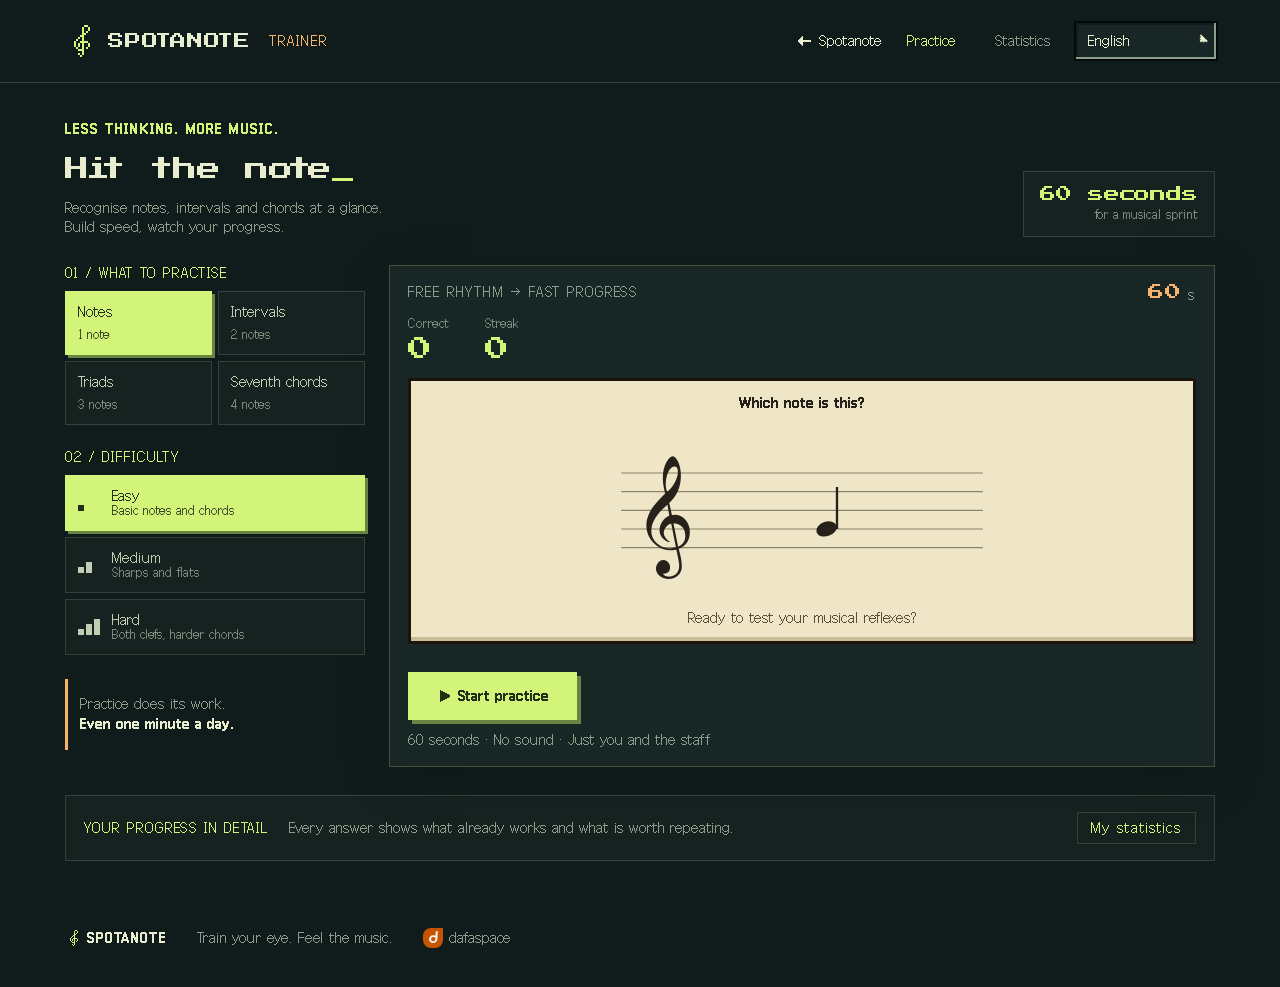
==== trainer.html @ 20291a45 "Spotanote 0.1.0 from 31e48f6" ====
<!doctype html><html lang="en"><head><meta charset="utf-8"><meta name="viewport" content="width=device-width,initial-scale=1"><meta name="theme-color" content="#101c1b"><title>Spotanote - classic trainer</title><meta name="description" content="Spotanote is a free 8-bit note reading game: a pixel clef with a butterfly net catches notes as they fly across the staff. Treble and bass clef, piano, MIDI keyboard, 13 languages. Nothing to install."><meta property="og:title" content="Spotanote - classic trainer"><meta property="og:description" content="Spotanote is a free 8-bit note reading game: a pixel clef with a butterfly net catches notes as they fly across the staff. Treble and bass clef, piano, MIDI keyboard, 13 languages. Nothing to install."><meta property="og:url" content="https://spotanote.com/trainer.html"><meta property="og:type" content="website"><link rel="canonical" href="https://spotanote.com/trainer.html"><link rel="icon" href="favicon-32.png?v=ea6790b288" sizes="32x32" type="image/png"><link rel="icon" href="icon-192.png?v=2d5dbc2748" sizes="192x192" type="image/png"><link rel="apple-touch-icon" href="apple-touch-icon.png?v=61e0ef1d09"><link rel="stylesheet" href="catcher.css?v=437245ff2b"><link rel="stylesheet" href="trainer.css?v=3cccf24f96"></head><body class="trainer"><header><a class="brand" href="./" dir="ltr"><i data-ic="clef"></i> SPOTANOTE <small data-i18n="tr_badge">TRAINER</small></a><nav><a href="./"><i data-ic="left"></i><span>Spotanote</span></a><button class="nav active" data-page="play" data-i18n="tr_nav_play">Practice</button><button class="nav" data-page="stats" data-i18n="tr_nav_stats">Statistics</button><label class="lang"><span class="sr" data-i18n="lang_label">Language</span><select id="langSel"></select></label></nav></header>
<main><section id="play"><div class="intro"><div><p class="eyebrow" data-i18n="tr_eyebrow">LESS THINKING. MORE MUSIC.</p><h1><span data-i18n="tr_h1">Hit the note</span><span class="cursor">_</span></h1><p class="lead"><span data-i18n="tr_subtitle1">Recognise notes, intervals and chords at a glance.</span><br><span data-i18n="tr_subtitle2">Build speed, watch your progress.</span></p></div><div class="round-label"><b data-i18n="tr_round1">60 seconds</b><small data-i18n="tr_round2">for a musical sprint</small></div></div>
<div class="workspace"><aside><div class="section-label" data-i18n="tr_sec_what">01 / WHAT TO PRACTISE</div><div class="seg" id="modes"><button data-mode="notes" class="selected"><span data-i18n="tr_mode_notes">Notes</span><small data-i18n="tr_mode_notes_s">1 note</small></button><button data-mode="intervals"><span data-i18n="tr_mode_intervals">Intervals</span><small data-i18n="tr_mode_intervals_s">2 notes</small></button><button data-mode="chords"><span data-i18n="tr_mode_chords">Triads</span><small data-i18n="tr_mode_chords_s">3 notes</small></button><button data-mode="sevenths"><span data-i18n="tr_mode_sevenths">Seventh chords</span><small data-i18n="tr_mode_sevenths_s">4 notes</small></button></div>
<div class="section-label" data-i18n="tr_sec_level">02 / DIFFICULTY</div><div id="levels"><button class="level selected" data-level="0"><span class="bars"><i></i></span><span><span data-i18n="tr_lvl0">Easy</span><small data-i18n="tr_lvl0_s">Basic notes and chords</small></span></button><button class="level" data-level="1"><span class="bars"><i></i><i></i></span><span><span data-i18n="tr_lvl1">Medium</span><small data-i18n="tr_lvl1_s">Sharps and flats</small></span></button><button class="level" data-level="2"><span class="bars"><i></i><i></i><i></i></span><span><span data-i18n="tr_lvl2">Hard</span><small data-i18n="tr_lvl2_s">Both clefs, harder chords</small></span></button></div>
<div class="tip"><p><span data-i18n="tr_tip1">Practice does its work.</span><br><strong data-i18n="tr_tip2">Even one minute a day.</strong></p></div></aside>
<article class="game"><div class="game-top"><span id="status">FREE RHYTHM → FAST PROGRESS</span><span class="live"><b id="timer">60</b> <span data-i18n="tr_sec">s</span></span></div><div class="scoreline"><span><small data-i18n="tr_correct">Correct</small><b id="correct">0</b></span><span><small data-i18n="tr_streak">Streak</small><b id="streak">0</b></span></div><div class="paper"><div id="prompt">Which note is this?</div><div id="notation" dir="ltr"></div><div id="feedback" aria-live="polite">Ready to test your musical reflexes?</div></div><div id="answers"></div><button id="start" class="primary"><i data-ic="play"></i><span id="startLabel">Start practice</span></button><div class="game-foot" id="hint" data-i18n="tr_hint_idle">60 seconds · No sound · Just you and the staff</div></article></div>
<div class="bottom"><span data-i18n="tr_bottom_cap">YOUR PROGRESS IN DETAIL</span><p data-i18n="tr_bottom_text">Every answer shows what already works and what is worth repeating.</p><button id="viewStats"><span data-i18n="tr_view_stats">My statistics</span></button></div></section>
<section id="stats" hidden><p class="eyebrow" data-i18n="tr_st_eyebrow">EVERY ANSWER COUNTS</p><h1><span data-i18n="tr_st_h1">Your musical trail</span><span class="cursor">_</span></h1><p class="lead" data-i18n="tr_st_sub">Strengths and growth points, in numbers.</p><div id="summary" class="summary"></div><div class="stat-controls"><select id="modeFilter" data-i18n-aria="tr_f_modes" aria-label="Statistics mode"><option value="all" data-i18n="tr_f_all_modes">All modes</option><option value="notes" data-i18n="tr_mode_notes">Notes</option><option value="intervals" data-i18n="tr_mode_intervals">Intervals</option><option value="chords" data-i18n="tr_mode_chords">Triads</option><option value="sevenths" data-i18n="tr_mode_sevenths">Seventh chords</option></select><select id="filter" data-i18n-aria="tr_f_levels" aria-label="Statistics level"><option value="all" data-i18n="tr_f_all_levels">All levels</option><option value="0" data-i18n="tr_lvl0">Easy</option><option value="1" data-i18n="tr_lvl1">Medium</option><option value="2" data-i18n="tr_lvl2">Hard</option></select><button id="reset" data-i18n="tr_reset">Reset statistics</button></div><div id="insight"></div><div id="statRows"></div><p class="privacy" data-i18n="tr_privacy">Statistics are stored only in this browser.</p></section>
<footer><span dir="ltr"><i data-ic="clef"></i> SPOTANOTE</span><p><span data-i18n="tr_footer1">Train your eye. Feel the music.</span></p><a class="maker" href="https://dafaspace.com" rel="noopener"><img src="dafaspace-mark.svg?v=88e38597bd" width="20" height="20" alt=""><span>dafaspace</span></a></footer></main>
<script src="i18n.js?v=ad1fa4bf57"></script><script src="trainer-i18n.js?v=ca58efb2fa"></script><script src="icons.js?v=b9b70e81aa"></script><script>paintIcons()</script><script src="press.js?v=cfa305d181"></script><script src="pxselect.js?v=b3a0856ee3"></script><script src="app.js?v=9a1056c276"></script></body></html>
---- catcher.css ----
@import url('fonts/fonts.css?v=624dc63239');
:root{
  /* Spotanote's palette: the single source for every colour in the HTML interface (the canvas art keeps its own in catcher.js). Contrast on --bg measured by _Tastebook, 3 Nov 2026: text 14.5:1, muted 6.2:1, lime 14.1:1, orange 9.7:1. */
  --bg:#101c1b;--panel:#182725;--panel-2:#1c2b26;--well:#15221f;--raised:#2a3b30;--track:#2c4031;
  --line:#32423b;--line-strong:#43503b;
  --text:#e8edcf;--text-soft:#c2ccb2;--muted:#8d9e8d;
  --lime:#d2f478;--lime-hover:#e3ff9e;--lime-ink:#203019;--lime-shadow:#688443;--lime-deep:#7d9e4f;--orange:#f7b36b;
  --key-white:#e6e7d2;--key-white-edge:#a6b098;--key-ink:#38412f;--key-black:#17231e;--key-black-ink:#94a386;--key-black-edge:#09140e;--key-black-front:#34443a;--key-black-lip:#55695a;
  --veil:#102019b8;--well-ink:#c2ccb2;--well-val:#d2f478;--outline:#040908;--display:'Spotanote Start','Galmuri11','Noto Sans Georgian','Noto Sans Hebrew','Noto Sans Arabic',monospace;--well-deep:#0b1412;--well-shadow:#040908;--well-light:#26352e;--shadow:#0002;
}
/* House button rule (root CLAUDE.md, "Buttons"): height from padding, the letters centred rather than the line box. */
button{display:inline-flex;align-items:center;justify-content:center;font:inherit;line-height:1;padding:.6em 1.1em;box-sizing:border-box;-webkit-appearance:none;appearance:none;text-box:trim-both cap alphabetic;position:relative}
/* Tap floor: every control answers a 44x44 touch even when it is drawn smaller. Piano keys are left out: a black key widened this way would take taps meant for the white keys beside it. */
button:not(.key)::after,nav a::after{content:'';position:absolute;left:50%;top:50%;width:max(100%,44px);height:max(100%,44px);transform:translate(-50%,-50%)}
nav a{position:relative;display:inline-flex;align-items:center}
/* Icons: drawn at whole pixels (16 or 32) so the pixel grid stays sharp. */
i[data-ic]{display:inline-flex;flex:none;line-height:0}.ic{display:block;width:16px;height:16px}
button,nav a,footer a,footer>span,.field-footer>span>span{gap:.5em}.field-footer>span>span{display:inline-flex;align-items:center}footer a,footer>span{display:inline-flex;align-items:center}footer>span .ic{color:var(--lime)}
*{box-sizing:border-box}body{margin:0;background:var(--bg);color:var(--text);font-family:'Galmuri11','Noto Sans Georgian','Noto Sans Hebrew','Noto Sans Arabic',sans-serif;font-size:12px;font-synthesis:none;-webkit-font-smoothing:none}button{font:inherit;cursor:pointer;color:inherit}a{color:inherit;text-decoration:none}button:focus-visible,a:focus-visible{outline:3px solid var(--orange);outline-offset:4px}header{padding:23px 5%;border-bottom:1px solid var(--line);display:flex;justify-content:space-between;align-items:center}.brand{font-size:16px;font-weight:800;letter-spacing:1px;display:flex;align-items:center;gap:12px;font-family:var(--display);font-weight:400}.brand .ic{width:32px;height:32px;color:var(--lime)}.brand small{font-size:12px;font-weight:400;color:var(--muted);letter-spacing:1px;margin-inline-start:10px}nav{display:flex;align-items:center;gap:24px;font-size:12px}nav button{border:0;background:none}#sound{padding:9px 12px;border:1px solid var(--line);color:var(--lime)}main{max-width:1220px;margin:auto;padding:38px 35px 0}.intro{display:flex;align-items:center;justify-content:space-between;gap:20px;margin-bottom:28px}.eyebrow{font-size:12px;letter-spacing:2px;color:var(--lime);font-weight:600;margin:0 0 14px}h1{font-size:24px;margin:0;font-weight:600;font-family:var(--display);font-weight:400}h1>.cursor{color:var(--lime)}.prefs{display:flex;gap:10px;flex-wrap:wrap}.prefs label{display:flex;align-items:center;gap:6px;font-size:12px;color:var(--muted)}#midiBtn{min-height:44px;padding:0 12px;background:none;border:1px solid var(--line);color:var(--lime);font-size:12px}#midiBtn.on{border-color:var(--lime)}.prefs select{min-height:44px;background:var(--well);color:var(--text);border:1px solid var(--line);font:inherit;font-size:12px;padding:0 8px}.intro p:not(.eyebrow){font-size:12px;color:var(--muted);margin:12px 0 0}.level-select{display:flex;border:1px solid var(--line);padding:4px;background:var(--well)}.stage-select.muted button:not(.active),.stage-select.muted .group-cap{color:var(--muted);box-shadow:none}.group-cap{align-self:center;padding:0 8px 0 6px;font-size:12px;letter-spacing:1px;color:var(--muted);text-transform:uppercase}.controls{display:flex;flex-direction:column;align-items:flex-end;gap:8px}.level-select button{min-height:44px;min-width:44px;padding:0 13px;background:none;border:0;font-size:12px;color:var(--muted)}.level-select .active{background:var(--lime);color:var(--lime-ink)}.level-select button:disabled{cursor:default}.arcade{border:1px solid var(--line-strong);box-shadow:4px 4px 0 var(--outline)}.hud{display:flex;gap:45px;padding:19px 27px;background:var(--panel-2);border-bottom:1px solid var(--line-strong);align-items:center}.hud>div{min-width:80px}.hud small{display:block;font-size:12px;letter-spacing:1.5px;color:var(--muted);margin-bottom:9px}.hud b{font-family:var(--display);font-size:24px;font-weight:400;color:var(--lime)}.hud #combo{color:var(--orange)}.hud #accuracy{color:var(--text)}.hud .time{margin-inline-start:auto}.hud .time b{color:var(--text)}.time b span{font:12px 'Galmuri11','Noto Sans Georgian','Noto Sans Hebrew','Noto Sans Arabic',sans-serif;margin-inline-start:5px;color:var(--muted)}#pause{background:var(--raised);border:1px solid var(--line-strong);padding:11px 13px}#pause:disabled{color:var(--muted);box-shadow:none;cursor:default}.stage{position:relative;background:var(--well);overflow:hidden}canvas{display:block;width:100%;image-rendering:pixelated}#overlay{position:absolute;inset:0;display:flex;align-items:center;justify-content:center;flex-direction:column;text-align:center;background:var(--veil);z-index:2;padding:20px}.tag{font-size:12px;letter-spacing:2px;color:var(--orange);margin-bottom:20px}#overlay h2{font-size:16px;font-weight:500;margin:0 0 12px;font-family:var(--display);font-weight:400}#overlay p{white-space:pre-line;font-size:12px;color:var(--text-soft);line-height:1.8;margin:0 0 21px}#start{background:var(--lime);color:var(--lime-ink);border:0;padding:16px 28px;box-shadow:4px 4px 0 var(--lime-shadow);font-weight:600;font-size:12px}#start:hover{background:var(--lime-hover)}#overlayHint{color:var(--muted);font-size:12px;margin-top:18px}.scene-label,.scene-message{position:absolute;bottom:18px;font-size:12px;letter-spacing:1px;color:var(--muted);pointer-events:none}.scene-label{left:22px}.scene-message{right:22px;color:var(--lime)}.field-footer{display:flex;justify-content:space-between;padding:13px 23px;background:var(--panel-2);font-size:12px;color:var(--muted)}.field-footer>span{display:flex;align-items:center;gap:8px}.field-footer i{width:5px;height:5px;background:var(--lime)}.instrument{padding:26px 26px 17px;background:var(--panel);border:1px solid var(--line);border-top:0}.instrument-top{display:flex;justify-content:space-between;align-items:center;margin-bottom:20px}.instrument .eyebrow{font-size:12px}h3{font-size:12px;font-weight:400;margin:9px 0 0;color:var(--text-soft)}.keyboard-tip{color:var(--muted);font-size:12px}#piano{height:145px;position:relative;display:flex;gap:5px;max-width:760px;margin:0 auto}.octave{position:relative;display:flex;gap:5px;min-width:0}.feedback{display:inline-flex;align-items:center;min-height:44px;padding:0 4px;color:var(--lime);text-decoration:underline;text-underline-offset:3px}#feedbackRound{margin-top:6px;font-size:12px}.key{touch-action:manipulation;border:0;position:relative;display:flex;flex-direction:column;align-items:center;justify-content:flex-end;padding:0 0 14px}.key.white{flex:1;background:var(--key-white);color:var(--key-ink);box-shadow:0 5px 0 var(--key-white-edge);border-radius:0 0 3px 3px}.key.white.pressed{background:var(--lime);transform:translateY(3px);box-shadow:0 2px 0 var(--lime-shadow)}.key.black{position:absolute;top:0;height:88px;width:5.45%;background:var(--key-black);color:var(--key-black-ink);z-index:1;border:1px solid var(--line-strong);box-shadow:0 4px 0 var(--key-black-edge)}.key.black.pressed{background:var(--lime-deep);transform:translateY(2px)}.key .note-name{font-size:12px;font-weight:600}.key .binding{font-size:12px;margin-top:7px;opacity:.5}.key.black .note-name{font-size:12px}.key.black .binding{font-size:12px}.below{display:flex;justify-content:space-between;gap:15px;margin-top:22px;color:var(--muted);font-size:12px;line-height:1.7}.below b{color:var(--lime);margin-inline-start:7px}footer{display:flex;align-items:center;gap:30px;padding:27px 0;color:var(--muted);font-size:12px}footer>span{font-size:12px;font-weight:600;letter-spacing:1px;color:var(--text)}footer a.feedback{margin-inline-start:auto}footer a.feedback+a{margin-inline-start:0}
/* The maker's mark (copied from _Tastebook/logo/assets/mark-leaf.svg): credits only, never in the game itself. */
.maker{min-height:44px;color:var(--muted)}.maker img{display:block}#statsPanel{margin-top:25px;border:1px solid var(--line);padding:25px;background:var(--panel)}.stats-head{display:flex;align-items:center;justify-content:space-between}.stats-head h2{font-size:16px;font-weight:500;font-family:var(--display);font-weight:400}#statsPanel button{border:1px solid var(--line);background:none;padding:10px 14px;font-size:12px}#totals{display:flex;gap:40px;padding:24px 0;font-size:12px;color:var(--muted)}#totals b{color:var(--lime);font-size:16px;margin-inline-end:8px;font-family:var(--display);font-weight:400}.stat-row{display:grid;grid-template-columns:110px 1fr 55px 170px;gap:20px;align-items:center;padding:14px 0;border-bottom:1px solid var(--line);font-size:12px}.bar{height:6px;background:var(--track)}.bar i{display:block;height:100%;background:var(--lime)}.stat-row small,.stat-note{color:var(--muted);font-size:12px;line-height:1.8}.stat-note{margin:22px 0}[hidden]{display:none!important}@media(max-width:800px){header{padding:14px 18px}.brand{font-size:16px;gap:7px}.brand small{display:none}nav{gap:10px;font-size:12px}#sound{padding:8px}main{padding:25px 14px 0}.intro{display:block}h1{font-size:16px}.level-select{display:inline-flex}.controls{align-items:flex-start;margin-top:22px}.hud{gap:12px;padding:14px}.hud>div{min-width:48px}.hud small{font-size:12px}.hud b{font-size:16px}.hud .time{margin-inline-start:auto}#overlay h2{font-size:16px}#overlay p{font-size:12px}.tag{font-size:12px}.scene-label{display:none}.scene-message{font-size:12px;bottom:12px}.field-footer{padding:12px;font-size:12px}.field-footer>span:last-child{display:none}.arcade,.instrument{margin-inline-start:-14px;margin-inline-end:-14px;border-inline-start:0;border-inline-end:0}.instrument{padding:16px 3px 15px}.instrument-top{display:none}#piano{height:132px;gap:2px}.octave{gap:2px}.key{padding-bottom:10px}.key.black{height:80px}.key .note-name{font-size:12px}.below{font-size:12px;display:block}.below>span{display:block;margin-top:8px}footer{gap:10px;flex-wrap:wrap;font-size:12px}footer p{display:none}.stat-row{grid-template-columns:65px 1fr 40px;gap:10px}.stat-row small{grid-column:1/-1}#totals{gap:15px;flex-wrap:wrap}#totals b{font-size:16px}#statsPanel{padding:18px}.stats-head h2{font-size:16px}}

@media(max-width:800px){.key .note-name{font-size:12px}.key.black .note-name{font-size:12px}.key .binding{font-size:12px}}
@media(hover:none) and (pointer:coarse){.key .binding,.below>span:first-child{display:none}}
/* Galmuri11 and Press Start 2P are wider than Golos was: let the header and the selects wrap instead of pushing the page sideways. */
header{flex-wrap:wrap;row-gap:12px}nav{flex-wrap:wrap;row-gap:4px}.prefs label{flex-wrap:wrap;max-width:100%}.prefs select{max-width:100%;min-width:0}#overlay h2,.stats-head h2,h1{line-height:1.5}
/* Press Start 2P has no Hebrew or Arabic, only its square Latin dots and marks: in right-to-left headings they land mid-line, so those headings use the script's own face. */
html[dir=rtl] h1,html[dir=rtl] #overlay h2,html[dir=rtl] .stats-head h2{font-family:'Noto Sans Hebrew','Noto Sans Arabic',sans-serif;font-weight:700}
/* A black key is about 30px wide on a phone: the sharp goes under the name so 12px pixel type still fits. */
.key.black .note-name{line-height:1.15;text-align:center}

/* Captions in pixel wells (Dafa, 10 Nov 2026): every small label sits in a recessed box, lit from the top left like the 8-bit panels, in the pixel font at its native 12px, without extra tracking that would break the pixel grid. Key names are keycaps raised inside the well. Measured contrast: --text-soft on --well-deep 11.2:1, keycap text on --raised 9.9:1. */
.keyboard-tip,.below>span,.field-footer>span,#overlayHint,.scene-label,.scene-message{display:inline-flex;align-items:center;flex-wrap:wrap;gap:6px 10px;padding:7px 10px;background:var(--well-deep);color:var(--well-ink);box-shadow:inset 2px 2px 0 var(--well-shadow),inset -2px -2px 0 var(--well-light);line-height:1.25;letter-spacing:0;font-size:12px}
.scene-label,.scene-message{bottom:12px}.scene-message{color:var(--lime)}
.hint{display:inline-flex;align-items:center;gap:6px;flex-wrap:wrap}.caps{display:inline-flex;gap:3px;flex-wrap:wrap;direction:ltr;unicode-bidi:isolate}
.kc{display:inline-flex;align-items:center;justify-content:center;min-width:20px;padding:4px 5px;background:var(--raised);color:var(--text);font-weight:400;box-shadow:inset 0 -2px 0 var(--well-shadow);line-height:1;text-box:trim-both cap alphabetic}
.instrument-top{gap:12px;flex-wrap:wrap}.keyboard-tip{max-width:100%}
.below{align-items:flex-start;flex-wrap:wrap}.below>span{max-width:100%}
.field-footer{gap:8px;flex-wrap:wrap;align-items:center}
.eyebrow,.tag,.hud small,.group-cap{letter-spacing:1px}.hud small{color:var(--text-soft)}
@media(hover:none) and (pointer:coarse){.keyboard-tip{display:none}}

/* A tiny piano key before each group (Dafa, 11 Nov): the picture says white or black faster than the word, which stays beside it. Drawn in the piano's own colours. */
.pk{display:inline-block;flex:none;width:10px;height:18px;background:var(--key-white);box-shadow:inset 0 -3px 0 var(--key-white-edge)}.pk.black{width:8px;height:14px;align-self:flex-start;margin-top:2px;background:var(--key-black);box-shadow:inset 0 0 0 1px var(--key-black-ink)}
.keyboard-tip .hint+.hint{margin-inline-start:10px}

/* Multiplier beside the points: its colour climbs with the tier, like the pop-ups. */
#mult{font:16px var(--display);font-style:normal;margin-inline-start:8px;color:var(--muted)}#mult[data-tier="2"]{color:var(--orange)}#mult[data-tier="3"]{color:var(--well-val)}#mult[data-tier="4"]{color:var(--well-val);animation:multglow .5s steps(2) infinite}@keyframes multglow{50%{color:var(--text)}}@media(prefers-reduced-motion:reduce){#mult{animation:none!important}}

/* Black keys get the front face a real key shows (Dafa, 11 Nov): the top surface, then a sloped front drawn as a trapezoid, narrow where it meets the top and full width at the bottom, with a light lip along its upper edge. Pressed, the front shrinks as the key goes down. The legend's little key draws the same shape. */
.key.black{box-shadow:0 4px 0 var(--key-black-edge)}
.key.black::after{content:'';position:absolute;left:0;right:0;bottom:0;height:14px;background:var(--key-black-front);clip-path:polygon(18% 0,82% 0,100% 100%,0 100%);box-shadow:inset 0 2px 0 var(--key-black-lip);pointer-events:none}
.key.black.pressed{box-shadow:0 1px 0 var(--key-black-edge)}.key.black.pressed::after{height:6px;background:var(--lime-shadow);box-shadow:inset 0 2px 0 var(--lime)}
.key.black .note-name,.key.black .binding{position:relative;z-index:1}.key.black{padding-bottom:18px}
.pk.black{position:relative;box-shadow:inset 0 0 0 1px var(--key-black-ink)}.pk.black::after{content:'';position:absolute;left:0;right:0;bottom:0;height:5px;background:var(--key-black-lip);clip-path:polygon(25% 0,75% 0,100% 100%,0 100%)}

/* The piano in true pixel style (Dafa, 11 Nov): square corners, a 2 px dark outline like the sprites, a 2 px light bevel on top, a two-step pixel edge at the bottom, and the black keys' trapezoid front cut in stair steps instead of a smooth diagonal. */
.key.white{border-radius:0;box-shadow:inset 0 0 0 2px var(--outline),inset 0 4px 0 var(--key-white),0 4px 0 var(--key-white-edge),0 6px 0 var(--outline)}
.key.white.pressed{box-shadow:inset 0 0 0 2px var(--outline),inset 0 4px 0 var(--lime-hover),0 2px 0 var(--lime-shadow)}
.key.black{border:0;box-shadow:inset 0 0 0 2px var(--outline),inset 0 4px 0 var(--key-black-edge),0 4px 0 var(--key-black-edge)}
.key.black.pressed{box-shadow:inset 0 0 0 2px var(--outline),inset 0 4px 0 var(--lime),0 1px 0 var(--key-black-edge)}
.key.black::after{left:2px;right:2px;bottom:2px;clip-path:polygon(18% 0,82% 0,82% 4px,88% 4px,88% 8px,94% 8px,94% 12px,100% 12px,100% 100%,0 100%,0 12px,6% 12px,6% 8px,12% 8px,12% 4px,18% 4px);box-shadow:inset 0 2px 0 var(--key-black-lip)}
.key.black.pressed::after{clip-path:none}
.pk{box-shadow:inset 0 0 0 1px var(--outline),inset 0 -3px 0 var(--key-white-edge)}
.pk.black::after{clip-path:polygon(25% 0,75% 0,75% 2px,100% 2px,100% 100%,0 100%,0 2px,25% 2px)}

/* Key letters: hidden on the piano unless the switch beside the legend is on. The switch is a pixel track with a knob, in a well like the captions. */
.key .binding{display:none}.letters-on .key .binding{display:block}
.legend{display:inline-flex;align-items:center;gap:10px;flex-wrap:wrap;justify-content:flex-end}
@media(hover:none) and (pointer:coarse){.keyboard-tip,#lettersBtn,.letters-on .key .binding{display:none}}

/* Note names off: the keys stay plain. Black-key names sit on one line with their sharp, centred, never wider than the key. */
.names-off .key .note-name{display:none}
.key.black .note-name{white-space:nowrap}
.key.black .note-name.vert{line-height:1}.key.black:has(.vert){padding-bottom:14px}

/* Switches in 8-bit style (Dafa, 11 Nov): a recessed track with a 2 px outline, a raised knob with a light top-left bevel and a dark bottom-right one: off is a dim knob on the left over a dark track, on slides it right over a lime track (the lamp dot was dropped, Dafa 11 Nov). The knob moves in one step, as an 8-bit switch would. */
.switch{gap:10px;background:none;border:0;color:var(--text-soft);padding:6px 4px}
.sw{position:relative;display:inline-block;flex:none;width:40px;height:20px;background:var(--well-deep);box-shadow:inset 0 0 0 2px var(--well-shadow),inset 2px 2px 0 2px var(--well-shadow),inset -2px -2px 0 2px var(--well-light)}
.sw::before{content:'';position:absolute;top:4px;left:4px;width:14px;height:12px;background:var(--muted);box-shadow:inset 2px 2px 0 var(--panel),inset -2px -2px 0 var(--outline)}
.switch[aria-checked="true"] .sw{background:var(--lime-deep)}
.switch[aria-checked="true"] .sw::before{left:22px;background:var(--lime);box-shadow:inset 2px 2px 0 var(--panel),inset -2px -2px 0 var(--lime-shadow)}
.switch:hover .sw::before{filter:brightness(1.1)}
/* On a phone the instrument header stays hidden, but the note-names switch is shown on its own row above the piano. */
@media(max-width:800px){.instrument-top{display:flex;justify-content:flex-end;margin-bottom:8px}.instrument-top>div{display:none}#mult{font-size:12px;margin-inline-start:4px}.hud>div{min-width:56px}}
/* The multiplier shows only from x2: at x1 it is noise, and on a phone "×1" beside a streak of 0 read as "×10". */
#mult[data-tier="1"]{display:none}
.switch{white-space:nowrap}

/* The round's notes on a tiny pixel staff beside their names. */
#levelDesc{display:inline-flex;align-items:center;gap:10px;flex-wrap:wrap}.mini-staff{display:block;flex:none;image-rendering:pixelated}

/* Hint: the note names under a pixel mosaic (4 px blocks in the field's greens) with the word Hint; tapped, the mosaic steps aside for four seconds. */
.hidden-names{position:relative;display:inline-flex;align-items:center}
.censor{position:absolute;inset:-4px -6px;padding:0 8px;border:0;color:var(--text);font-size:12px;background-color:var(--panel);background-image:repeating-conic-gradient(var(--muted) 0 25%,var(--well-deep) 0 50%);background-size:8px 8px;box-shadow:inset 0 0 0 2px var(--well-shadow);text-shadow:0 0 0 var(--outline),1px 1px 0 var(--well-shadow),-1px -1px 0 var(--well-shadow),1px -1px 0 var(--well-shadow),-1px 1px 0 var(--well-shadow)}
.hidden-names.shown .censor{visibility:hidden}
.hidden-names .names{min-width:60px}

/* Family rules from Tastebook (11 Nov 2026): no tap flash anywhere, including the field canvas; no text selection or iOS callout on a long press of a key or the field. Disabled controls go flat with muted ink instead of fading their content. The overlay has no blur and the field no soft shadow: a hard 4 px drop instead. */
html{-webkit-tap-highlight-color:transparent}
button,canvas{-webkit-user-select:none;user-select:none;-webkit-touch-callout:none}
/* Pressed state from Cinemail (root CLAUDE.md, "Taps"), set by web/press.js. Pixel buttons keep their 2 px press below, since a 0.95 scale would put their edges between pixels; piano keys light themselves. */
.is-pressed{transition:transform 90ms ease-out,filter 90ms ease-out}
button:not(.px):not(.key).is-pressed{transform:scale(.95)}
.pxsel-list li.is-pressed{filter:brightness(1.18)}
@media(prefers-reduced-motion:reduce){.is-pressed{transition:filter 90ms ease-out;transform:none!important}}
/* The chip is still loading when a key is tapped: the key shows a blinking pixel mark instead of a wrong sound (root CLAUDE.md, "Taps": wait, never a fallback). */
.key.wait::before{content:'';position:absolute;top:8px;left:50%;width:4px;height:4px;margin-left:-2px;background:currentColor;animation:wait .4s steps(2) infinite}
@keyframes wait{50%{opacity:0}}

/* The start, pause and results card sits on a dark veil taken from the theme's HUD colour, so its text uses the HUD ink in every theme. */
#overlay{color:var(--well-ink)}#overlay h2,#overlay p,#overlayTitle,#overlayText{color:var(--well-ink)}#overlay .tag{color:var(--orange)}
/* ===== Layout rebuild (design audit, 11 Nov 2026) ===== */
/* Raised controls, five states (Tastebook): normal raised with light top-left and dark bottom-right, hover only where a mouse exists, pressed inverts and moves one unit down-right (never a scale),
   keyboard focus is a 2 px ring on the grid, disabled is flat with muted ink. The class is-pressed is set on pointerdown because iOS fires :active unreliably. */
.px{position:relative;display:inline-flex;align-items:center;justify-content:center;gap:8px;min-height:36px;padding:10px 14px;border:0;background:var(--panel);color:var(--text);font:inherit;font-size:12px;cursor:pointer;
 box-shadow:0 0 0 2px var(--outline),inset -2px -2px 0 var(--muted),inset 2px 2px 0 var(--bg)}
@media(hover:hover){.px:hover:not(:disabled){filter:brightness(1.06)}}
.px:active:not(:disabled),.px.is-pressed:not(:disabled){transform:translate(2px,2px);box-shadow:0 0 0 2px var(--outline),inset 2px 2px 0 var(--muted),inset -2px -2px 0 var(--bg)}
.px:focus-visible{outline:2px solid var(--orange);outline-offset:4px}
.px:disabled{box-shadow:0 0 0 2px var(--muted);color:var(--muted);cursor:default;transform:none}
.px.primary,.px.active{background:var(--lime);color:var(--lime-ink)}
.px.active{box-shadow:0 0 0 2px var(--outline),inset 2px 2px 0 var(--outline)}
.px.icon-only{padding:10px;min-width:36px}
@media(prefers-reduced-motion:reduce){.px:active,.px.is-pressed{transform:none}}
/* Header: brand on the left; Statistics, Trainer, Sound and the gear as raised buttons. */
header nav{gap:12px}header nav .px{font-size:12px}#sound{border:0;color:var(--text)}
/* HUD: each value in a recessed well, LCD-like; accuracy lives in the results now. */
.hud{background:var(--panel);gap:10px;padding:12px}
.well-cell{background:var(--well-deep);color:var(--well-ink);box-shadow:inset 2px 2px 0 var(--well-shadow),inset -2px -2px 0 var(--well-light);padding:8px 12px;min-width:96px}
.well-cell small{color:var(--well-ink);margin-bottom:6px}.hud .well-cell b{color:var(--well-val)}.hud .time b span{color:var(--well-ink)}
.hud #combo{color:var(--orange)}
/* Start screen: Start, then the raised summary line that opens "what to play". */
#overlay{gap:10px}#overlay .px.primary{padding:14px 24px;font-weight:700}
.px.mode{gap:10px;font-size:12px}.chev{display:inline-block;width:8px;height:8px;border-right:2px solid currentColor;border-bottom:2px solid currentColor;transform:rotate(45deg) translateY(-2px)}
.px.mode[aria-expanded="true"] .chev{transform:rotate(225deg)}
.mode-panel{display:flex;flex-direction:column;align-items:center;gap:10px;padding:12px;background:var(--panel);box-shadow:0 0 0 2px var(--outline),inset 2px 2px 0 var(--muted)}
.mode-panel[hidden]{display:none}.mode-panel .level-select{display:flex;gap:8px;border:0;padding:0;background:none}
.mode-panel .level-select .px{min-height:36px;min-width:44px;padding:8px 12px;font-size:12px;color:var(--text)}.mode-panel .level-select .px.active{color:var(--lime-ink)}
.mode-panel .group-cap{color:var(--text)}
.field-label{display:flex;align-items:center;gap:8px;color:var(--text);font-size:12px}
.field-label select,#overlay select{min-height:36px;padding:0 8px;border:0;font:inherit;font-size:12px;background:var(--bg);color:var(--text);box-shadow:0 0 0 2px var(--outline),inset 2px 2px 0 var(--muted)}
#overlay .field-label{color:var(--well-ink)}#overlay .mode-panel .field-label{color:var(--text)}
/* Instrument: only the piano, and the key legend while key letters are on. */
.instrument-top{justify-content:flex-end;margin-bottom:10px}.legend{display:none}.letters-on .legend{display:inline-flex}
/* About: the heading and the words for search, under the game. */
.about{padding:28px 0 8px;max-width:640px}.about h1{margin:6px 0 10px}.about p{color:var(--muted);line-height:1.6;margin:6px 0}
/* Options: a bottom sheet on a phone, a centred panel on a wide screen; the backdrop closes it. */
.sheet{position:fixed;inset:0;z-index:20;display:flex;align-items:center;justify-content:center;background:var(--veil)}
.sheet[hidden]{display:none}
.sheet-card{width:min(520px,calc(100% - 32px));max-height:calc(100% - 32px);overflow:auto;background:var(--panel);color:var(--text);padding:18px;box-shadow:0 0 0 2px var(--outline),inset 2px 2px 0 var(--bg),inset -2px -2px 0 var(--muted),6px 6px 0 var(--outline)}
.sheet-head{display:flex;align-items:center;justify-content:space-between;gap:12px}.sheet-head h2{font:16px var(--display);margin:0}
.sheet-note{color:var(--muted);margin:8px 0 14px}
.sheet-grid{display:grid;grid-template-columns:1fr 1fr;gap:12px}.sheet-grid .field-label{flex-direction:column;align-items:stretch;gap:6px}
.sheet-row{display:flex;gap:16px;flex-wrap:wrap;margin:16px 0}.sheet .switch{color:var(--text)}
.sheet #midiBtn{margin-bottom:14px}.sheet-keys h3{font:12px var(--display);margin:0 0 8px;color:var(--text)}
.sheet-keys #keysHelp{display:inline-flex;align-items:center;flex-wrap:wrap;gap:6px 10px;padding:7px 10px;background:var(--well-deep);color:var(--well-ink);box-shadow:inset 2px 2px 0 var(--well-shadow),inset -2px -2px 0 var(--well-light)}
@media(max-width:800px){.sheet{align-items:flex-end}.sheet-card{width:100%;max-height:85%;box-shadow:0 0 0 2px var(--outline),inset 0 2px 0 var(--bg)}.sheet-grid{grid-template-columns:1fr}.well-cell{min-width:0;padding:6px 8px}header nav .px span{display:none}}

.sheet #midiBtn{color:var(--text);border:0;background:var(--panel)}
@media(max-width:800px){.field-footer>span:last-child{display:inline-flex}}
@media(hover:none) and (pointer:coarse){.sheet-keys{display:none}}

/* Start, pause and results in a solid 8-bit window (Dafa, 11 Nov: text floating over the field read badly): the HUD colour with a double frame like an NES dialog box,
   over a lighter veil so the field still shows around it. Results as stat cells; the small print stays inside the window. */
#overlay{background:var(--veil-light,rgba(0,0,0,.35))}
.dlg{display:flex;flex-direction:column;align-items:center;gap:12px;max-width:min(560px,calc(100% - 24px));padding:20px 22px;background:var(--panel);color:var(--text);
 box-shadow:0 0 0 2px var(--outline),inset 2px 2px 0 var(--bg),inset -2px -2px 0 var(--muted),8px 8px 0 2px var(--outline)}
.dlg h2,#overlayTitle{font:16px/1.5 var(--display);margin:0;color:inherit}
.dlg p,#overlayText{margin:0;line-height:1.7;color:inherit;font-size:12px}
/* Results use the very cell of the HUD wells, so a stat looks the same in play and after it (Tastebook). */
.res-cells{display:grid;grid-template-columns:repeat(4,minmax(0,1fr));gap:8px;width:100%}.res-cells[hidden]{display:none}
.res{background:var(--well-deep);color:var(--well-ink);padding:8px 6px;text-align:center;box-shadow:inset 2px 2px 0 var(--well-shadow),inset -2px -2px 0 var(--well-light)}
.res small{display:block;font-size:12px;margin-bottom:4px}.res b{font:16px var(--display);color:var(--well-val)}.res.hi{box-shadow:0 0 0 2px var(--well-val)}
.res-best{grid-column:1/-1;text-align:center;color:var(--lime);font:12px var(--display);margin:2px 0 0}
#overlayHint{background:none;box-shadow:none;padding:0;color:inherit;opacity:.8}
.px.quiet{background:none;color:inherit;box-shadow:0 0 0 2px currentColor;text-decoration:none;min-height:32px;padding:8px 12px}
#overlay .mode-panel .field-label,#overlay .field-label{color:inherit}
/* NES and 1-bit: the black text box with a white line one unit in from the edge (the Dragon Quest style window); cells get a white outline to stand off the black. */
[data-theme="nes"] .dlg,[data-theme="onebit"] .dlg{background:var(--well-deep);color:var(--well-ink);box-shadow:0 0 0 2px var(--well-deep),inset 0 0 0 4px var(--well-deep),inset 0 0 0 6px var(--well-ink),8px 8px 0 2px var(--outline)}
[data-theme="nes"] .res,[data-theme="onebit"] .res{box-shadow:0 0 0 2px var(--well-ink)}
@media(max-width:800px){.res-cells{grid-template-columns:repeat(2,minmax(0,1fr))}.dlg{padding:16px}}
/* The piano sits on a dark keybed, like a real instrument's case, so the white keys never blend into a light panel. */
.instrument{background:var(--well-deep);box-shadow:inset 2px 2px 0 var(--well-shadow),inset -2px -2px 0 var(--well-light)}
.instrument .legend .keyboard-tip{box-shadow:0 0 0 2px var(--well-ink)}
#overlay .dlg h2,#overlay .dlg p,#overlay .dlg #overlayTitle,#overlay .dlg #overlayText{color:inherit}

/* What to play opens without scrolling (Dafa, 11 Nov): while choosing, the window drops its intro lines and the panel packs into two rows (difficulty and clef, then note set and melody);
   the window may grow past the field instead of scrolling inside it. */
#overlay{overflow:visible;z-index:5}
.dlg.choosing #overlayText,.dlg.choosing #overlayHint{display:none}
.mode-panel{display:grid;grid-template-columns:auto auto;gap:10px 16px;align-items:center;justify-items:start;padding:10px 12px}
.mode-panel[hidden]{display:none}
.mode-panel .level-select{flex-wrap:nowrap}.mode-panel .level-select .px{min-height:32px;padding:6px 10px}
.mode-panel .stage-select{grid-column:1}.mode-panel .field-label{grid-column:2}
@media(max-width:800px){.mode-panel{grid-template-columns:1fr;justify-items:center}.mode-panel .stage-select,.mode-panel .field-label{grid-column:1}.mode-panel .level-select{flex-wrap:wrap;justify-content:center}}
.dlg{max-width:min(760px,calc(100% - 24px))}.dlg .mode-panel{max-width:100%}
/* On a phone the field is about 120 px tall: the start, pause and results window stands under the field instead of over it, so nothing is clipped. */
@media(max-width:800px){#overlay{position:static;background:var(--panel);padding:12px 0}#overlay[hidden]{display:none}.dlg{max-width:calc(100% - 24px)}.mode-panel .level-select{flex-wrap:wrap!important}.mode-panel{width:100%}}
@media(max-width:800px){.mode-panel .level-select{width:100%;justify-content:center;gap:6px}.mode-panel .level-select .px{padding:6px 8px;min-width:40px}.mode-panel .field-label{width:100%;flex-wrap:wrap}.mode-panel .field-label select{width:100%;min-width:0}#overlay:not([hidden])~.scene-message{display:none}}

/* Logo: Press Start 2P in every theme, never the theme's text face (Dafa, 11 Nov). GBC: all other text in Galmuri11 Bold, because Regular's 1 px strokes read too thin (Dafa, «а»). */
.brand,.brand .logo-word,footer .logo-word{font-family:'Spotanote Start',monospace;font-weight:400}.logo-word{display:inline-flex}
[data-theme="gbc"] body{font-weight:700}[data-theme="gbc"] .brand{font-weight:400}

/* Pixel menus (pxselect.js) replace the browser's drop-downs (Dafa, 11 Nov): a raised button with a stepped chevron opens a recessed list, one row per option, the current one marked by an inset lime bar and the pointed one inverted. Square, no blur, no shadow but the 4 px drop. */
.pxsel{display:inline-flex;position:relative;min-width:0;max-width:100%}.pxsel-native{display:none!important}
.pxsel-btn{justify-content:space-between;gap:12px;min-height:36px;min-width:140px;max-width:100%;padding:8px 10px 8px 12px;text-align:start}.pxsel-val{overflow:hidden;text-overflow:clip;white-space:nowrap;min-width:0}
.pxsel-btn .chev{flex:none;width:10px;height:6px;background:currentColor;clip-path:polygon(0 0,100% 0,100% 33%,80% 33%,80% 67%,60% 67%,60% 100%,40% 100%,40% 67%,20% 67%,20% 33%,0 33%)}.pxsel-btn.open .chev{transform:scaleY(-1)}
.pxsel-list{position:fixed;z-index:40;margin:0;padding:4px;list-style:none;overflow-y:auto;overscroll-behavior:contain;background:var(--bg);color:var(--text);font-family:inherit;font-size:12px;box-shadow:0 0 0 2px var(--outline),inset 2px 2px 0 var(--muted),4px 4px 0 var(--outline);outline:none;scrollbar-width:thin;scrollbar-color:var(--muted) var(--bg);-webkit-user-select:none;user-select:none}
.pxsel-list li{display:flex;align-items:center;min-height:36px;padding:6px 12px 6px 16px;cursor:pointer;white-space:nowrap;position:relative}
.pxsel-list li[aria-selected="true"]::before{content:"";position:absolute;inset-inline-start:4px;top:8px;bottom:8px;width:4px;background:var(--lime)}
.pxsel-list li.on{background:var(--text);color:var(--bg)}.pxsel-list li.on[aria-selected="true"]::before{background:var(--bg)}
.field-label .pxsel,.field-label .pxsel-btn{width:100%}
@media(max-width:800px){.pxsel-list li{min-height:44px}}
/* One screen, ?layout=1/2/3 (12 Nov 2026, see fitField in catcher.js): header, field and piano fill the screen and nothing more; the rest of the page lies below. */
.sheet-links{flex-wrap:wrap}
body[data-layout] header{padding:6px 12px;row-gap:4px}body[data-layout] #statsBtn,body[data-layout] header nav a.px{display:none}
body[data-layout] main{padding-top:8px}
body[data-layout] .stage{display:flex;align-items:flex-end;justify-content:center;background:var(--panel)}
body[data-layout] canvas{flex:none;max-width:none}
body[data-layout] .field-footer,body[data-layout] .instrument-top{display:none}
body[data-layout] .instrument{padding:10px 3px 12px}
body[data-layout] #piano{height:clamp(88px,22svh,145px)}
body[data-layout] #overlay,body[data-layout] #overlay:not([hidden]){position:absolute;inset:0;padding:8px;background:var(--veil-light,rgba(0,0,0,.35))}
body[data-layout] .dlg{max-height:100%;overflow:auto;gap:8px;padding:12px 16px}
body[data-layout] #overlay:not([hidden])~.scene-message{display:none}
/* 1 and 3: the numbers stand in the sky of the field */
body[data-layout="1"] .arcade,body[data-layout="3"] .arcade{position:relative}
body[data-layout="1"] .hud,body[data-layout="3"] .hud{position:absolute;top:0;left:0;right:0;z-index:3;background:none;border:0;padding:6px;gap:6px;pointer-events:none}
body[data-layout="1"] .hud .well-cell,body[data-layout="3"] .hud .well-cell{padding:4px 6px;min-width:0}
body[data-layout="1"] .hud small,body[data-layout="3"] .hud small{margin-bottom:2px}
body[data-layout] .hud #pause{pointer-events:auto;margin-inline-start:auto;min-width:44px;min-height:44px}
/* 2: a thin strip, one line per number */
body[data-layout="2"] .hud{padding:4px 8px;gap:8px}
body[data-layout="2"] .hud .well-cell{display:flex;align-items:baseline;gap:6px;padding:4px 8px;min-width:0}
body[data-layout="2"] .hud .well-cell small{margin:0}
/* 3: a phone on its side drops the header while a round runs; pause stays in the corner of the field */
@media(orientation:landscape) and (max-height:500px){body[data-layout="3"].playing header{display:none}body[data-layout="3"].playing main{padding-top:4px}}
/* A short screen (a phone on its side) gives every pixel it can to the field: tight header and keybed, and the start window keeps only its title, Start and the mode */
@media(max-height:500px){body[data-layout] header{padding:0 12px}body[data-layout] main{padding-top:0}body[data-layout] .instrument{padding:4px 3px 6px}body[data-layout] #overlayText,body[data-layout] #overlayHint{display:none}}
/* One Options menu (23 Nov 2026): what to play opens it, Statistics is a window over the game like it */
.sheet-cap{font:12px var(--display);margin:14px 0 8px;color:var(--text)}.sheet .mode-panel{margin-bottom:6px}.sheet .mode-panel .field-label{color:var(--text)}.sheet .mode-panel .px:disabled{opacity:.55;cursor:default}
#stats .sheet-card{width:min(720px,calc(100% - 32px));margin:0}#stats .stats-head h2{margin:0}
@media(max-width:800px){#stats .sheet-card{width:100%}}
.sheet .mode-panel{grid-template-columns:1fr;justify-items:start}.sheet .mode-panel .stage-select,.sheet .mode-panel .field-label{grid-column:1}.sheet .mode-panel .level-select{flex-wrap:wrap}.sheet .mode-panel .field-label{width:100%}.sheet .mode-panel .field-label select,.sheet .mode-panel .pxsel{width:100%;min-width:0}
/* A wrong press shows the right key: an orange frame and its name, even with names off (24 Nov 2026). */
.key.answer{box-shadow:inset 0 0 0 4px var(--orange),0 5px 0 var(--key-white-edge)}.key.black.answer{box-shadow:inset 0 0 0 3px var(--orange),0 4px 0 var(--key-black-edge)}.names-off .key.answer .note-name{display:revert}
/* Passing the personal best mid-round: the score turns orange and blinks three times on whole frames. */
.hud #score.best{color:var(--orange);animation:bestblink .3s steps(1,end) 3}@keyframes bestblink{50%{visibility:hidden}}@media(prefers-reduced-motion:reduce){.hud #score.best{animation:none}}
/* Drum volume (25 Nov 2026): a recessed track and a raised square thumb, like the rest of the sheet; 44 px tall to touch */
.vol-cap{display:flex;justify-content:space-between;gap:8px}.vol-cap b{font-weight:400;color:var(--lime)}
.vol{-webkit-appearance:none;appearance:none;width:100%;height:44px;margin:0;background:transparent;cursor:pointer;touch-action:manipulation}
.vol::-webkit-slider-runnable-track{height:12px;background:var(--bg);box-shadow:0 0 0 2px var(--outline),inset 2px 2px 0 var(--muted)}
.vol::-moz-range-track{height:12px;background:var(--bg);box-shadow:0 0 0 2px var(--outline),inset 2px 2px 0 var(--muted)}
.vol::-webkit-slider-thumb{-webkit-appearance:none;appearance:none;width:16px;height:26px;margin-top:-7px;border:0;border-radius:0;background:var(--lime);box-shadow:0 0 0 2px var(--outline),2px 2px 0 var(--lime-shadow)}
.vol::-moz-range-thumb{width:16px;height:26px;border:0;border-radius:0;background:var(--lime);box-shadow:0 0 0 2px var(--outline),2px 2px 0 var(--lime-shadow)}
.vol:focus-visible{outline:2px solid var(--orange);outline-offset:4px}

/* First-visit tips (tour.js): a lime ring around the real control, the page dimmed around it, a well-style card beside it. */
.tour{position:fixed;inset:0;z-index:50}
.tour-ring{position:fixed;box-shadow:0 0 0 3px var(--lime),0 0 0 9999px rgba(0,0,0,.6);pointer-events:none}
.tour .tour-card{position:fixed;max-width:none;max-height:none;padding:18px 18px 14px;text-align:start}
.tour-text{margin:0 0 14px;line-height:1.5;font-size:13px}
.tour-foot{display:flex;align-items:center;gap:8px}.tour-step{flex:1;opacity:.7}
.names-hint{flex-direction:row;position:fixed;left:50%;transform:translateX(-50%);z-index:40;display:flex;align-items:center;flex-wrap:wrap;justify-content:center;gap:8px;max-width:calc(100% - 32px);max-height:none;padding:12px 16px}
.names-hint[hidden],.tour[hidden]{display:none}
---- trainer.css ----
/* The classic trainer in the game's 8-bit look (Dafa, 10 Nov 2026): catcher.css gives the palette, fonts, buttons and header; this file only lays out the trainer. The staff sits on a cream sheet, dark ink on paper, so notation reads the way it does in a book. */
.trainer{--paper:#efe6c8;--paper-edge:#c9bd98;--ink:#26211a;--staff:#8c8268}
.sr{position:absolute;width:1px;height:1px;overflow:hidden;clip:rect(0 0 0 0)}
.trainer .brand small{font:12px 'Galmuri11',sans-serif;color:var(--orange);margin-inline-start:6px}
.trainer nav .nav{border:0;background:none;color:var(--muted)}.trainer nav .nav.active{color:var(--lime)}
.lang select{min-height:44px;background:var(--well);color:var(--text);border:1px solid var(--line);font:inherit;padding:0 8px}
.trainer .intro{align-items:flex-end}.lead{color:var(--muted);margin:12px 0 0;line-height:1.6}
.round-label{display:flex;flex-direction:column;align-items:flex-end;gap:6px;border:1px solid var(--line);padding:14px 16px;background:var(--well)}
.round-label b{font:16px 'Spotanote Start','Galmuri11','Noto Sans Georgian','Noto Sans Hebrew','Noto Sans Arabic',monospace;color:var(--lime)}.round-label small{color:var(--muted)}
.workspace{display:grid;grid-template-columns:minmax(220px,300px) 1fr;gap:24px;margin-top:8px}
.section-label{color:var(--lime);letter-spacing:1px;margin:0 0 10px}
.seg{display:grid;grid-template-columns:1fr 1fr;gap:6px;margin-bottom:24px}
.seg button,.level{flex-direction:column;align-items:flex-start;gap:8px;background:var(--well);border:1px solid var(--line);color:var(--text-soft);text-align:start;padding:12px}
.seg button small,.level small{display:block;color:var(--muted)}
.seg button.selected,.level.selected{background:var(--lime);color:var(--lime-ink);border-color:var(--lime);box-shadow:3px 3px 0 var(--lime-shadow)}.seg button.selected small,.level.selected small{color:var(--lime-ink)}
#levels{display:flex;flex-direction:column;gap:6px}.level{flex-direction:row;align-items:center;gap:12px;width:100%}
.bars{display:flex;align-items:flex-end;gap:2px;height:16px;width:22px}.bars i{display:block;width:6px;background:currentColor}.bars i:nth-child(1){height:6px}.bars i:nth-child(2){height:11px}.bars i:nth-child(3){height:16px}
button:disabled{opacity:.45;cursor:default}
.tip{margin-top:24px;border-inline-start:3px solid var(--orange);padding:4px 12px;color:var(--muted);line-height:1.6}.tip strong{color:var(--text);font-weight:700}
.game{background:var(--panel);border:1px solid var(--line-strong);box-shadow:0 12px 50px var(--shadow);padding:18px}
.game-top{display:flex;justify-content:space-between;color:var(--muted);letter-spacing:1px}.live b{font:16px 'Spotanote Start',monospace;color:var(--orange)}
.scoreline{display:flex;gap:36px;margin:14px 0}.scoreline small{display:block;color:var(--muted);margin-bottom:6px}.scoreline b{font:24px 'Spotanote Start',monospace;color:var(--lime)}
.paper{background:var(--paper);color:var(--ink);border:3px solid #1b140f;box-shadow:inset 0 -4px 0 var(--paper-edge);padding:14px 16px;text-align:center}
#prompt{font-weight:700}#notation svg{display:block;width:100%;max-width:420px;margin:6px auto}#feedback{color:#5a4e38;min-height:1.4em}
#answers{display:grid;grid-template-columns:1fr 1fr;gap:8px;margin-top:14px}
#answers button{justify-content:flex-start;gap:10px;background:var(--well);border:1px solid var(--line);color:var(--text);padding:14px 12px;text-align:start}
#answers button small{color:var(--lime);font:12px 'Spotanote Start',monospace}
#answers button.good{background:var(--lime);color:var(--lime-ink);border-color:var(--lime)}#answers button.good small{color:var(--lime-ink)}
#answers button.bad{border-color:var(--orange);color:var(--orange)}
.primary{margin-top:14px;background:var(--lime);color:var(--lime-ink);border:0;padding:16px 28px;box-shadow:4px 4px 0 var(--lime-shadow);font-weight:700}.primary:hover{background:var(--lime-hover)}
.game-foot{margin-top:12px;color:var(--muted)}
.bottom{display:flex;align-items:center;gap:20px;flex-wrap:wrap;margin:28px 0;padding:16px 18px;border:1px solid var(--line);background:var(--well)}.bottom span{color:var(--lime);letter-spacing:1px}.bottom p{flex:1;color:var(--muted);margin:0;min-width:200px}
#viewStats,#reset{background:none;border:1px solid var(--line);color:var(--lime)}
.summary{display:grid;grid-template-columns:repeat(auto-fit,minmax(150px,1fr));gap:8px;margin:20px 0}.summary div{background:var(--paper);color:var(--ink);border:3px solid #1b140f;box-shadow:inset 0 -4px 0 var(--paper-edge);padding:12px}.summary b{display:block;font:24px 'Spotanote Start',monospace;margin-bottom:8px}.summary span{color:#5a4e38}
.stat-controls{display:flex;gap:8px;flex-wrap:wrap;margin-bottom:14px}.stat-controls select{min-height:44px;background:var(--well);color:var(--text);border:1px solid var(--line);font:inherit;padding:0 8px}
#insight{color:var(--text-soft);margin-bottom:12px;line-height:1.6}
.statrow{display:grid;grid-template-columns:minmax(120px,1.4fr) 2fr 56px minmax(90px,1fr);gap:12px;align-items:center;padding:8px 0;border-bottom:1px solid var(--line)}.track{height:10px;background:var(--track)}.track div{height:100%;background:var(--lime)}.statrow small{color:var(--muted)}
.empty{color:var(--muted);padding:24px 0;line-height:1.6}.privacy{color:var(--muted);line-height:1.6}
@media(max-width:760px){.workspace{grid-template-columns:1fr}.trainer .intro{flex-direction:column;align-items:flex-start}.round-label{align-items:flex-start}.statrow{grid-template-columns:1fr 56px}.statrow .track{grid-column:1/-1;grid-row:2}.statrow small{grid-column:1/-1}}
.level{justify-content:flex-start}.round-label{flex:none;max-width:100%}.round-label small{white-space:normal;text-align:end}
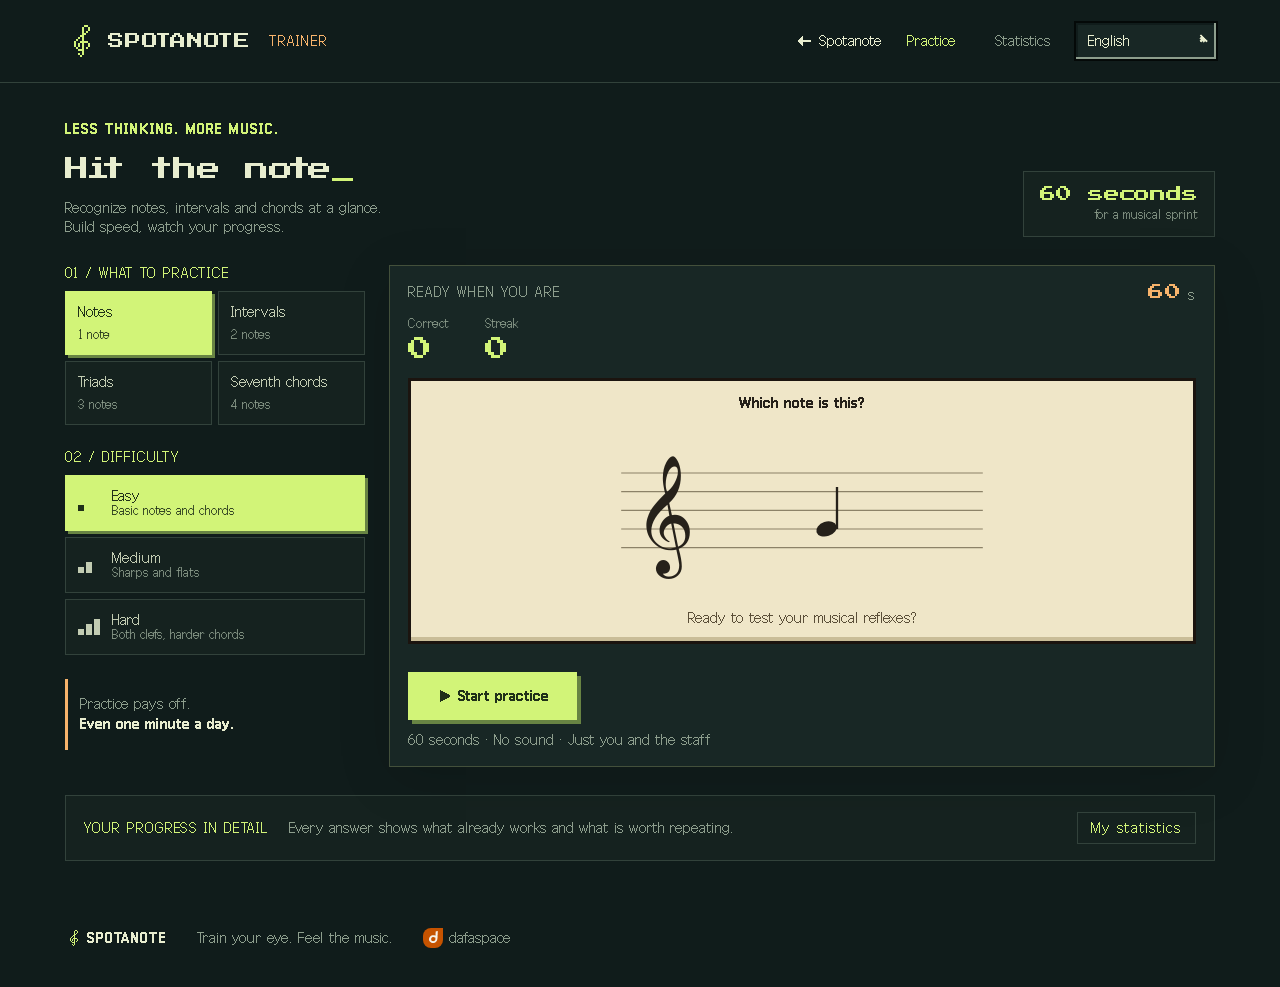
==== commit 52772fe5: "Spotanote 0.1.0 from 65fb2e1" ====
--- a/trainer.html
+++ b/trainer.html
@@ -7,4 +7,4 @@
 <div class="bottom"><span data-i18n="tr_bottom_cap">YOUR PROGRESS IN DETAIL</span><p data-i18n="tr_bottom_text">Every answer shows what already works and what is worth repeating.</p><button id="viewStats"><span data-i18n="tr_view_stats">My statistics</span></button></div></section>
 <section id="stats" hidden><p class="eyebrow" data-i18n="tr_st_eyebrow">EVERY ANSWER COUNTS</p><h1><span data-i18n="tr_st_h1">Your musical trail</span><span class="cursor">_</span></h1><p class="lead" data-i18n="tr_st_sub">Strengths and growth points, in numbers.</p><div id="summary" class="summary"></div><div class="stat-controls"><select id="modeFilter" data-i18n-aria="tr_f_modes" aria-label="Statistics mode"><option value="all" data-i18n="tr_f_all_modes">All modes</option><option value="notes" data-i18n="tr_mode_notes">Notes</option><option value="intervals" data-i18n="tr_mode_intervals">Intervals</option><option value="chords" data-i18n="tr_mode_chords">Triads</option><option value="sevenths" data-i18n="tr_mode_sevenths">Seventh chords</option></select><select id="filter" data-i18n-aria="tr_f_levels" aria-label="Statistics level"><option value="all" data-i18n="tr_f_all_levels">All levels</option><option value="0" data-i18n="tr_lvl0">Easy</option><option value="1" data-i18n="tr_lvl1">Medium</option><option value="2" data-i18n="tr_lvl2">Hard</option></select><button id="reset" data-i18n="tr_reset">Reset statistics</button></div><div id="insight"></div><div id="statRows"></div><p class="privacy" data-i18n="tr_privacy">Statistics are stored only in this browser.</p></section>
 <footer><span dir="ltr"><i data-ic="clef"></i> SPOTANOTE</span><p><span data-i18n="tr_footer1">Train your eye. Feel the music.</span></p><a class="maker" href="https://dafaspace.com" rel="noopener"><img src="dafaspace-mark.svg?v=88e38597bd" width="20" height="20" alt=""><span>dafaspace</span></a></footer></main>
-<script src="i18n.js?v=ad1fa4bf57"></script><script src="trainer-i18n.js?v=ca58efb2fa"></script><script src="icons.js?v=b9b70e81aa"></script><script>paintIcons()</script><script src="press.js?v=cfa305d181"></script><script src="pxselect.js?v=b3a0856ee3"></script><script src="app.js?v=9a1056c276"></script></body></html>
+<script src="i18n.js?v=73b783b40b"></script><script src="trainer-i18n.js?v=bb4921e47f"></script><script src="icons.js?v=b9b70e81aa"></script><script>paintIcons()</script><script src="press.js?v=cfa305d181"></script><script src="pxselect.js?v=b3a0856ee3"></script><script src="app.js?v=9a1056c276"></script></body></html>
